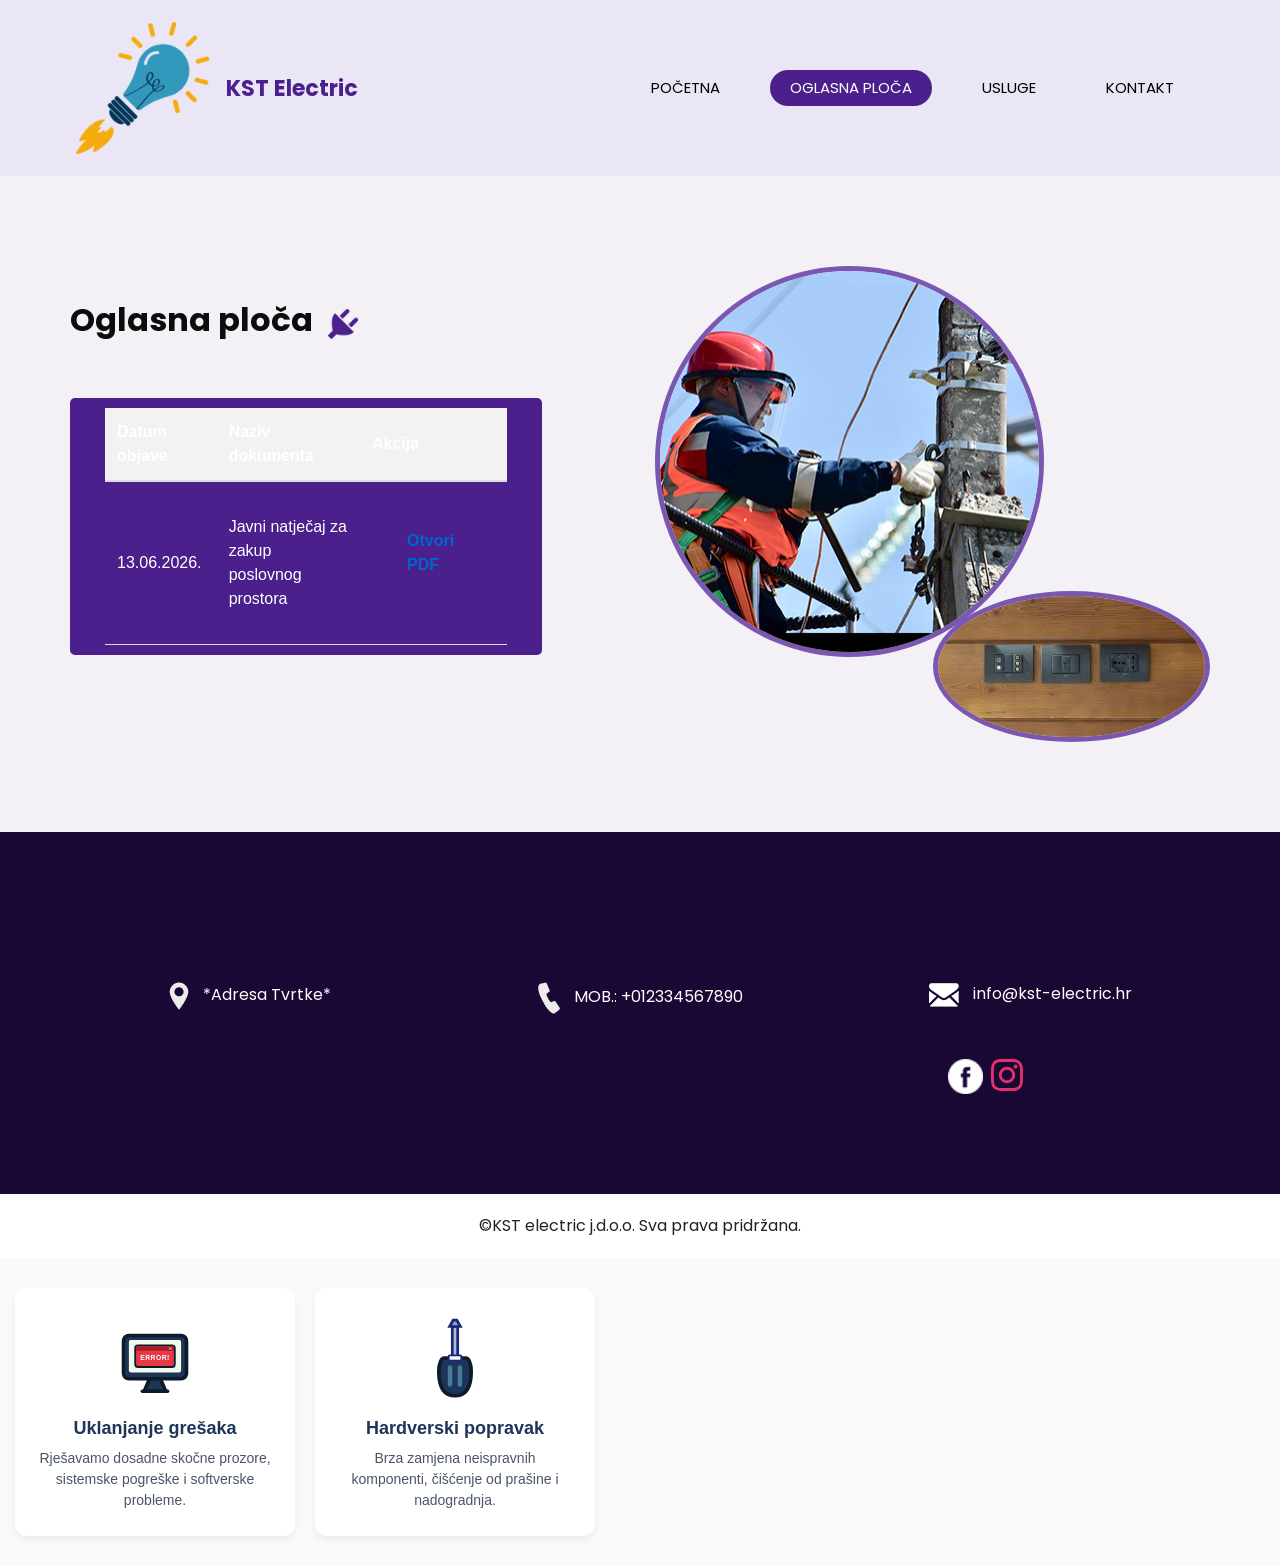
==== about.html @ 233826d2 "Update about.html" ====
<!DOCTYPE html>
<html>

<head>
  <!-- Basic -->
  <meta charset="utf-8" />
  <meta http-equiv="X-UA-Compatible" content="IE=edge" />
  <!-- Mobile Metas -->
  <meta name="viewport" content="width=device-width, initial-scale=1, shrink-to-fit=no" />
  <!-- Site Metas -->
  <meta name="keywords" content="" />
  <meta name="description" content="" />
  <meta name="author" content="kst" />

  <title>KST Electric-Oglasna ploča</title>

  <!-- slider stylesheet -->
  <link rel="stylesheet" type="text/css" href="https://cdnjs.cloudflare.com/ajax/libs/OwlCarousel2/2.1.3/assets/owl.carousel.min.css" />

  <!-- bootstrap core css -->
  <link rel="stylesheet" type="text/css" href="css/bootstrap.css" />

  <!-- fonts style -->
  <link href="https://fonts.googleapis.com/css?family=Poppins:400,600,700&display=swap" rel="stylesheet">
  <!-- Custom styles for this template -->
  <link href="css/style.css" rel="stylesheet" />
  <!-- responsive style -->
  <link href="css/responsive.css" rel="stylesheet" />
</head>

<body class="sub_page">

  <div class="hero_area">
    <!-- header section strats -->
    <header class="header_section">
      <div class="container">
        <nav class="navbar navbar-expand-lg custom_nav-container ">
          <a class="navbar-brand" href="index.html">
            <img src="logo.png" alt="Logo" style="height: 150px; width: auto;">
            <span>
                                                                       KST Electric
            </span>
          </a>
          <button class="navbar-toggler" type="button" data-toggle="collapse" data-target="#navbarSupportedContent" aria-controls="navbarSupportedContent" aria-expanded="false" aria-label="Toggle navigation">
            <span class="s-1"> </span>
            <span class="s-2"> </span>
            <span class="s-3"> </span>
          </button>

          <div class="collapse navbar-collapse" id="navbarSupportedContent">
            <div class="d-flex ml-auto flex-column flex-lg-row align-items-center">
              <ul class="navbar-nav  ">
                <li class="nav-item ">
                  <a class="nav-link" href="index.html">Početna </a>
                </li>
                <li class="nav-item active">
                  <a class="nav-link" href="about.html"> Oglasna ploča</a>
                </li>
                <li class="nav-item">
                  <a class="nav-link" href="service.html">Usluge </a>
                </li>
               
                <li class="nav-item">
                  <a class="nav-link" href="contact.html">Kontakt </a>
                </li>
              </ul>
            </div>
          </div>
        </nav>
      </div>
    </header>
    <!-- end header section -->
  </div>



  <!-- about section -->
  <section class="about_section layout_padding">
    <div class="container">
      <div class="row">
        <div class="col-md-6">
          <div class="detail-box">
            <div class="heading_container">
              <h2>
              Oglasna ploča 
              </h2>
              <img src="images/plug.png" alt="8">
            </div>
            <p>
             
            </p>
            <a href="about.html">
              <!-- Poruka koja se prikazuje samo kada nema aktivnih natječaja -->
<div id="nema-natjecaja" style="display: none; padding: 20px; background-color: #f9f9f9; border: 1px dashed #ccc; text-align: center; font-family: sans-serif; color: #666; font-size: 16px;">
  Trenutno nema aktivnih natječaja i odluka.
</div>

<!-- Tablica s natječajima -->
<table id="tablica-natjecaja" style="width:100%; border-collapse: collapse; font-family: sans-serif; display: none;">
<thead>
  <tr style="background-color: #f2f2f2; text-align: left;">
    <th style="padding: 12px; border-bottom: 2px solid #ddd;">Datum objave</th>
    <th style="padding: 12px; border-bottom: 2px solid #ddd;">Naziv dokumenta</th>
    <th style="padding: 12px; border-bottom: 2px solid #ddd;">Akcija</th>
  </tr>
</thead>
<tbody id="lista-dokumenata">
  <!-- OVDJE DODAJETE ILI BRIŠETE REDOVE (<tr>) -->
  <!-- Ako obrišete sve redove ispod, sustav će sam prikazati poruku da nema natječaja -->
 <tr>
    <td style="padding: 12px; border-bottom: 1px solid #ddd;">13.06.2026.</td>
    <td style="padding: 12px; border-bottom: 1px solid #ddd;">Javni natječaj za zakup poslovnog prostora</td>
    <td style="padding: 12px; border-bottom: 1px solid #ddd;">
      <a href="dokumenti/natjecaj-zakup.pdf" target="_blank" style="color: #0066cc; text-decoration: none; font-weight: bold;">Otvori PDF</a>
    </td>
  </tr>
 
  <!-- Kraj redova -->
</tbody>
</table>

<!-- JavaScript koji automatski provjerava ima li aktivnih natječaja -->
<script>
function provjeriNatjecee() {
  var lista = document.getElementById("lista-dokumenata");
  var tablica = document.getElementById("tablica-natjecaja");
  var poruka = document.getElementById("nema-natjecaja");
  
  // Brojimo koliko ima redova (tr) unutar tbody-ja
  var brojRedova = lista.getElementsByTagName("tr").length;
  
  if (brojRedova > 0) {
    tablica.style.display = "table"; // Prikaži tablicu ako ima natječaja
    poruka.style.display = "none";   // Sakrij poruku
  } else {
    tablica.style.display = "none";  // Sakrij tablicu ako je prazna
    poruka.style.display = "block";  // Prikaži poruku da nema natječaja
  }
}

// Pokreni provjeru odmah čim se stranica učita
window.onload = provjeriNatjecee;
</script>

            </a>
            </a>
          </div>
        </div>
        <div class="col-md-6">
          <div class="img_container">
            <div class="img-box b1">
              <img src="images/about-img1.jpg" alt="" />
            </div>
            <div class="img-box b2">
              <img src="images.jfif" alt="" />
            </div>
          </div>

        </div>

      </div>
    </div>
  </section>

  <!-- end about section -->

  <!-- info section -->

  <section class="info_section layout_padding">
    <div class="container">
      <div class="info_contact">
        <div class="row">
          <div class="col-md-4">
            <a href="">
              <img src="images/location-white.png" alt="">
              <span>
               *Adresa Tvrtke*
              </span>
            </a>
          </div>
          <div class="col-md-4">
            <a href="">
              <img src="images/telephone-white.png" alt="">
              <span>
                MOB.: +012334567890
              </span>
            </a>
          </div>
          <div class="col-md-4">
            <a href="">
              <img src="images/envelope-white.png" alt="">
              <span>
              info@kst-electric.hr
              </span>
            </a>
          </div>
        </div>
      </div>
      <div class="row">
        <div class="col-md-8 col-lg-9">
          <div class="info_form">
           
          </div>
        </div>
        <div class="col-md-4 col-lg-3">
          <div class="info_social">
            <div>
              <a href="">
                <img src="images/fb.png" alt="">
              </a>
            </div>
            
             
            <div>
              <a href="https://www.instagram.com/kst.electric/?utm_source=ig_web_button_share_sheet" target="_blank" rel="noopener noreferrer" style="display: inline-block; width: 32px; height: 32px;">
                <svg viewBox="0 0 24 24" fill="#E1306C" xmlns="http://w3.org">
                    <path d="M12 2.163c3.204 0 3.584.012 4.85.07 3.252.148 4.771 1.691 4.919 4.919.058 1.265.069 1.645.069 4.849 0 3.205-.012 3.584-.069 4.849-.149 3.225-1.664 4.771-4.919 4.919-1.266.058-1.644.07-4.85.07-3.204 0-3.584-.012-4.849-.07-3.26-.149-4.771-1.699-4.919-4.92-.058-1.265-.07-1.644-.07-4.849 0-3.204.013-3.583.07-4.849.149-3.227 1.664-4.771 4.919-4.919 1.266-.057 1.645-.069 4.849-.069zM12 0C8.741 0 8.333.014 7.053.072 2.695.272.273 2.69.073 7.051.014 8.333 0 8.741 0 12c0 3.259.014 3.668.072 4.948.2 4.358 2.618 6.78 6.98 6.98 1.281.058 1.689.072 4.948.072 3.259 0 3.668-.014 4.948-.072 4.354-.2 6.782-2.618 6.979-6.98.059-1.28.073-1.689.073-4.948 0-3.259-.014-3.667-.072-4.947-.196-4.354-2.617-6.78-6.979-6.98C15.668.014 15.259 0 12 0zm0 5.838a6.162 6.162 0 1 0 0 12.324 6.162 6.162 0 0 0 0-12.324zM12 16a4 4 0 1 1 0-8 4 4 0 0 1 0 8zm6.406-11.845a1.44 1.44 0 1 0 0 2.881 1.44 1.44 0 0 0 0-2.881z"/>
                </svg>
              </a>
            </div>
          </div>
        </div>
      </div>

    </div>
  </section>

  <!-- end info section -->

  <!-- footer section -->
  <footer class="container-fluid footer_section">
    <div class="container">
      <div class="row">
        <div class="col-lg-7 col-md-9 mx-auto">
          <p>
            &copy;KST electric j.d.o.o.
            <a href="">Sva prava pridržana.</a>
          </p>
        </div>
      </div>
    </div>
  </footer>
  <!-- footer section -->

  <!-- CSS stilovi za prisilnu jednu liniju i skrolanje -->
<style>
  .jedna-linija-kontejner {
    display: flex; 
    flex-wrap: nowrap; /* Prisiljava sve u jedan red */
    overflow-x: auto;  /* Omogućuje skrolanje lijevo-desno na mobitelu */
    -webkit-overflow-scrolling: touch; /* Glatko skrolanje na iPhoneu */
    gap: 20px; 
    font-family: 'Segoe UI', Tahoma, Geneva, Verdana, sans-serif; 
    padding: 30px 15px;
    background-color: #f8f9fa;
    scroll-snap-type: x mandatory; /* Magnetni efekt pri skrolanju */
  }
  
  /* Sakriva ružnu traku za skrolanje na računalima da izgleda čišće */
  .jedna-linija-kontejner::-webkit-scrollbar {
    height: 6px;
  }
  .jedna-linija-kontejner::-webkit-scrollbar-thumb {
    background: #cbd5e1;
    border-radius: 10px;
  }
  
  .linija-kartica {
    flex: 0 0 280px; /* Ne dopušta karticama da se skupe, drži ih na 280px */
    scroll-snap-align: start;
    text-align: center; 
    background: #ffffff; 
    padding: 25px 20px; 
    border-radius: 12px;
    box-shadow: 0 4px 6px rgba(0,0,0,0.05);
    transition: transform 0.2s ease;
  }

  .linija-kartica:hover {
    transform: translateY(-4px);
  }

  .linija-ikona {
    display: block; 
    margin: 0 auto 15px auto;
    width: 90px;
    height: 90px;
  }
</style>

<!-- HTML struktura - sve ostaje u jednom redu -->
<div class="jedna-linija-kontejner">

    <!-- 1. KARTICA -->
    <div class="linija-kartica">
        <svg class="linija-ikona" viewBox="0 0 100 100" xmlns="http://w3.org">
            <rect x="15" y="25" width="70" height="48" rx="6" fill="#1D3557" stroke="#0D1B2A" stroke-width="4"/>
            <rect x="21" y="30" width="58" height="36" rx="2" fill="#F1FAEE"/>
            <rect x="28" y="36" width="44" height="24" rx="3" fill="#E63946" stroke="#0D1B2A" stroke-width="2"/>
            <rect x="29" y="37" width="42" height="5" fill="#A81D26"/>
            <line x1="66" y1="38.5" x2="68" y2="40.5" stroke="#FFFFFF" stroke-width="1"/>
            <line x1="68" y1="38.5" x2="66" y2="40.5" stroke="#FFFFFF" stroke-width="1"/>
            <text x="50" y="52" fill="#FFFFFF" font-family="sans-serif" font-weight="900" font-size="7.5" text-anchor="middle" letter-spacing="0.5">ERROR!</text>
            <path d="M 44 73 L 38 87 L 62 87 L 56 73 Z" fill="#1D3557" stroke="#0D1B2A" stroke-width="4" stroke-linejoin="round"/>
            <rect x="34" y="85" width="32" height="4" rx="2" fill="#0D1B2A"/>
        </svg>
        <h3 style="color: #1D3557; margin: 0 0 8px 0; font-size: 18px; font-weight: 700;">Uklanjanje grešaka</h3>
        <p style="color: #4A5568; margin: 0; font-size: 14px; line-height: 1.5;">Rješavamo dosadne skočne prozore, sistemske pogreške i softverske probleme.</p>
    </div>

    <!-- 2. KARTICA -->
    <div class="linija-kartica">
        <svg class="linija-ikona" viewBox="0 0 100 100" xmlns="http://w3.org">
            <rect x="47" y="15" width="6" height="40" fill="#B0BEC5" rx="2" stroke="#1A237E" stroke-width="3"/>
            <path d="M 44 15 L 56 15 L 52 8 L 48 8 Z" fill="#90A4AE" stroke="#1A237E" stroke-width="3"/>
            <path d="M 38 50 C 35 50, 32 55, 32 65 C 32 85, 40 92, 50 92 C 60 92, 68 85, 68 65 C 68 55, 65 50, 62 50 Z" fill="#1D3557" stroke="#0D1B2A" stroke-width="4"/>
            <rect x="42" y="58" width="5" height="24" fill="#457B9D" rx="2.5"/>
            <rect x="53" y="58" width="5" height="24" fill="#457B9D" rx="2.5"/>
            <rect x="43" y="47" width="14" height="6" fill="#F1FAEE" rx="1" stroke="#1A237E" stroke-width="2"/>
        </svg>
        <h3 style="color: #1D3557; margin: 0 0 8px 0; font-size: 18px; font-weight: 700;">Hardverski popravak</h3>
        <p style="color: #4A5568; margin: 0; font-size: 14px; line-height: 1.5;">Brza zamjena neispravnih komponenti, čišćenje od prašine i nadogradnja.</p>
    </div>

</div>


  <script src="js/jquery-3.4.1.min.js"></script>
  <script src="js/bootstrap.js"></script>

</body>

</html>
---- css/style.css ----
body {
  font-family: "Poppins", sans-serif;
  color: #0c0c0c;
  background-color: #ffffff;
}

.layout_padding {
  padding-top: 90px;
  padding-bottom: 90px;
}

.layout_padding2 {
  padding-top: 45px;
  padding-bottom: 45px;
}

.layout_padding2-top {
  padding-top: 45px;
}

.layout_padding2-bottom {
  padding-bottom: 45px;
}

.layout_padding-top {
  padding-top: 90px;
}

.layout_padding-bottom {
  padding-bottom: 90px;
}

.heading_container {
  display: -webkit-box;
  display: -ms-flexbox;
  display: flex;
  -webkit-box-pack: start;
      -ms-flex-pack: start;
          justify-content: flex-start;
  -webkit-box-align: center;
      -ms-flex-align: center;
          align-items: center;
  text-align: center;
}

.heading_container h2 {
  position: relative;
  font-weight: bold;
  margin-right: 15px;
}

h1, .glavni-naslov {
  font-size: 24px !important;       /* Smanjuje veličinu slova na mobitelu */
  word-break: break-word !important; /* Prisilno prelama riječ ako je predugačka */
  overflow-wrap: break-word !important;
  max-width: 100% !important;
  box-sizing: border-box !important;
  padding: 0 15px !important;       /* Daje disanje tekstu s lijeve i desne strane */
}


.heading_container img {
  width: 30px;
}

/*header section*/
.hero_area {
  height: 98vh;
  position: relative;
  display: -webkit-box;
  display: -ms-flexbox;
  display: flex;
  -webkit-box-orient: vertical;
  -webkit-box-direction: normal;
      -ms-flex-direction: column;
          flex-direction: column;
  background-color: #eae6f5;
}

.sub_page .hero_area {
  height: auto;
}

.header_section .container {
  padding: 0;
}

.header_section .nav_container {
  margin: 0 auto;
}

.custom_nav-container .navbar-nav .nav-item .nav-link {
  padding: 7px 20px;
  margin: 10px 15px;
  color: #000000;
  text-align: center;
  border-radius: 35px;
  text-transform: uppercase;
  font-size: 15px;
}

.custom_nav-container .navbar-nav .nav-item.active .nav-link, .custom_nav-container .navbar-nav .nav-item:hover .nav-link {
  background-color: #4b208c;
  color: #ffffff;
}

a,
a:hover,
a:focus {
  text-decoration: none;
}

a:hover,
a:focus {
  color: initial;
}

.btn,
.btn:focus {
  outline: none !important;
  -webkit-box-shadow: none;
          box-shadow: none;
}

.custom_nav-container .nav_search-btn {
  background-image: url(../images/search-icon.png);
  background-size: 22px;
  background-repeat: no-repeat;
  background-position-y: 7px;
  width: 35px;
  height: 35px;
  padding: 0;
  border: none;
}

.navbar-brand {
  display: -webkit-box;
  display: -ms-flexbox;
  display: flex;
  -webkit-box-align: center;
      -ms-flex-align: center;
          align-items: center;
}

.navbar-brand img {
  margin-right: 5px;
  width: 35px;
}

.navbar-brand span {
  font-size: 22px;
  font-weight: 700;
  color: #4b208c;
}

.custom_nav-container {
  z-index: 99999;
}

.navbar-expand-lg .navbar-collapse {
  -webkit-box-align: end;
      -ms-flex-align: end;
          align-items: flex-end;
}

.custom_nav-container .navbar-toggler {
  outline: none;
}

.custom_nav-container .navbar-toggler {
  padding: 0;
  width: 37px;
  height: 42px;
}

.custom_nav-container .navbar-toggler span {
  display: block;
  width: 35px;
  height: 4px;
  background-color: #190734;
  margin: 7px 0;
  -webkit-transition: all .3s;
  transition: all .3s;
}

.custom_nav-container .navbar-toggler[aria-expanded="true"] .s-1 {
  -webkit-transform: rotate(45deg);
          transform: rotate(45deg);
  margin: 0;
  margin-bottom: -4px;
}

.custom_nav-container .navbar-toggler[aria-expanded="true"] .s-2 {
  display: none;
}

.custom_nav-container .navbar-toggler[aria-expanded="true"] .s-3 {
  -webkit-transform: rotate(-45deg);
          transform: rotate(-45deg);
  margin: 0;
  margin-top: -4px;
}

.custom_nav-container .navbar-toggler[aria-expanded="false"] .s-1,
.custom_nav-container .navbar-toggler[aria-expanded="false"] .s-2,
.custom_nav-container .navbar-toggler[aria-expanded="false"] .s-3 {
  -webkit-transform: none;
          transform: none;
}

/*end header section*/
/* slider section */
.slider_section {
  -webkit-box-flex: 1;
      -ms-flex: 1;
          flex: 1;
  display: -webkit-box;
  display: -ms-flexbox;
  display: flex;
  -webkit-box-align: center;
      -ms-flex-align: center;
          align-items: center;
  position: relative;
  z-index: 2;
  color: #3b3a3a;
  padding-bottom: 90px;
}

.slider_section .row {
  -webkit-box-align: center;
      -ms-flex-align: center;
          align-items: center;
}

.slider_section .detail_box {
  color: #000000;
}

.slider_section .detail_box h1 {
  text-transform: uppercase;
  font-weight: bold;
}

.slider_section .detail_box p {
  margin-top: 20px;
}

.slider_section .detail_box a {
  display: inline-block;
  padding: 10px 40px;
  background-color: #4b208c;
  color: #ffffff;
  border-radius: 35px;
  margin-top: 35px;
}

.slider_section .detail_box a:hover {
  background-color: #5625a1;
}

.slider_section .img_container {
  border: 7px solid #7b57b2;
  border-radius: 100%;
  overflow: hidden;
}

.slider_section .img_container div#carouselExampleContarols {
  width: 100%;
  position: unset;
}

.slider_section .img_container .img-box img {
  width: 100%;
}

.slider_section .carousel-control-prev,
.slider_section .carousel-control-next {
  top: initial;
  left: initial;
  bottom: 5%;
  right: 10%;
  width: 45px;
  height: 45px;
  border: none;
  border-radius: 100%;
  opacity: 1;
  background-repeat: no-repeat;
  background-size: 8px;
  background-position: center;
}

.slider_section .carousel-control-prev {
  background-image: url(../images/prev.png);
  background-color: #ffffff;
  -webkit-transform: translate(-85px, 30px);
          transform: translate(-85px, 30px);
}

.slider_section .carousel-control-next {
  background-image: url(../images/next.png);
  background-color: #4b208c;
  -webkit-transform: translate(-45px, 0);
          transform: translate(-45px, 0);
}

.service_section {
  text-align: center;
}

.service_section .heading_container {
  -webkit-box-pack: center;
      -ms-flex-pack: center;
          justify-content: center;
}

.service_section .service_container {
  display: -webkit-box;
  display: -ms-flexbox;
  display: flex;
  -webkit-box-pack: center;
      -ms-flex-pack: center;
          justify-content: center;
  padding: 35px 0;
  -ms-flex-wrap: wrap;
      flex-wrap: wrap;
}

.service_section .service_container .box {
  margin: 25px 1%;
  -ms-flex-preferred-size: 31%;
      flex-basis: 31%;
  padding: 35px 25px 25px;
  border-radius: 15px;
  -webkit-box-shadow: 0 0 10px 0 rgba(0, 0, 0, 0.15);
          box-shadow: 0 0 10px 0 rgba(0, 0, 0, 0.15);
  border-top: 15px solid transparent;
  overflow: hidden;
  -webkit-transition: all .1s;
  transition: all .1s;
}

.service_section .service_container .box .img-box {
  display: -webkit-box;
  display: -ms-flexbox;
  display: flex;
  -webkit-box-pack: center;
      -ms-flex-pack: center;
          justify-content: center;
  -webkit-box-align: center;
      -ms-flex-align: center;
          align-items: center;
  height: 125px;
}

.service_section .service_container .box .img-box img {
  width: 90px;
}

.service_section .service_container .box .detail-box {
  margin-top: 25px;
}

.service_section .service_container .box .detail-box h5 {
  color: #2e0e5f;
  font-weight: 600;
  position: relative;
}

.service_section .service_container .box:hover, .service_section .service_container .box.active {
  border-top: 15px solid #512a97;
}

.service_section .btn-box {
  display: -webkit-box;
  display: -ms-flexbox;
  display: flex;
  -webkit-box-pack: center;
      -ms-flex-pack: center;
          justify-content: center;
  margin-top: 25px;
}

.service_section .btn-box a {
  display: inline-block;
  padding: 10px 35px;
  background-color: #4b208c;
  color: #ffffff;
  border-radius: 35px;
}

.service_section .btn-box a:hover {
  background-color: #5625a1;
}

.about_section {
  background-color: #f3f0f6;
}

.about_section .row {
  -webkit-box-align: center;
      -ms-flex-align: center;
          align-items: center;
}

.about_section .img_container {
  display: -webkit-box;
  display: -ms-flexbox;
  display: flex;
  -webkit-box-orient: vertical;
  -webkit-box-direction: normal;
      -ms-flex-direction: column;
          flex-direction: column;
}

.about_section .img_container .img-box {
  border: 5px solid #7b57b2;
  border-radius: 100%;
  overflow: hidden;
}

.about_section .img_container .img-box.b1 {
  width: 70%;
}

.about_section .img_container .img-box.b2 {
  width: 50%;
  margin-left: auto;
  margin-top: -12%;
}

.about_section .img_container .img-box img {
  width: 100%;
}

.about_section .detail-box {
  margin-right: 15%;
}

.about_section .detail-box p {
  margin-top: 25px;
}

.about_section .detail-box a {
  display: inline-block;
  padding: 10px 35px;
  background-color: #4b208c;
  color: #ffffff;
  border-radius: 5px;
  margin: 25px 0 45px 0;
}

.about_section .detail-box a:hover {
  background-color: #5625a1;
}

.blog_section .heading_container {
  -webkit-box-pack: center;
      -ms-flex-pack: center;
          justify-content: center;
}

.blog_section .heading_container h2::before {
  background-color: #ffffff;
}

.blog_section .box {
  margin-top: 55px;
  background-color: #ffffff;
  -webkit-box-shadow: 0 0 10px 0 rgba(0, 0, 0, 0.15);
          box-shadow: 0 0 10px 0 rgba(0, 0, 0, 0.15);
}

.blog_section .box .img-box {
  position: relative;
}

.blog_section .box .img-box img {
  width: 100%;
}

.blog_section .box .detail-box {
  padding: 25px 25px 15px;
}

.blog_section .box .detail-box h5 {
  font-weight: bold;
}

.contact_section {
  position: relative;
}

.contact_section form {
  margin-top: 45px;
  padding-right: 35px;
}

.contact_section input {
  width: 100%;
  border: none;
  height: 50px;
  margin-bottom: 25px;
  padding-left: 25px;
  background-color: transparent;
  outline: none;
  color: #101010;
  -webkit-box-shadow: 0px 2px 5px 0px rgba(0, 0, 0, 0.16);
  box-shadow: 0px 2px 5px 0px rgba(0, 0, 0, 0.16);
}

.contact_section input::-webkit-input-placeholder {
  color: #737272;
}

.contact_section input:-ms-input-placeholder {
  color: #737272;
}

.contact_section input::-ms-input-placeholder {
  color: #737272;
}

.contact_section input::placeholder {
  color: #737272;
}

.contact_section input.message-box {
  height: 120px;
}

.contact_section button {
  border: none;
  display: inline-block;
  padding: 12px 45px;
  background-color: #4b208c;
  color: #ffffff;
  border-radius: 0px;
  margin-top: 35px;
}

.contact_section button:hover {
  background-color: #5625a1;
}

.contact_section .map_container {
  height: 100%;
  min-height: 325px;
}

.contact_section .map_container .map-responsive {
  height: 100%;
}

.footer_bg {
  background-image: url(../images/footer-bg.png);
  background-size: cover;
  background-position: top;
}

/* info section */
.info_section {
  background-color: #190734;
  color: #ffffff;
}

.info_section h6 {
  font-weight: bold;
}

.info_section .info_contact {
  margin-top: 60px;
  margin-bottom: 45px;
}

.info_section .info_contact .col-md-4 {
  display: -webkit-box;
  display: -ms-flexbox;
  display: flex;
  -webkit-box-pack: center;
      -ms-flex-pack: center;
          justify-content: center;
}

.info_section .info_contact a {
  color: #ffffff;
}

.info_section .info_contact img {
  max-width: 100%;
  margin-right: 10px;
}

.info_section .info_form {
  margin: 0 auto;
  margin-bottom: 45px;
}

.info_section .info_form h4 {
  text-transform: uppercase;
  text-align: center;
  margin-bottom: 20px;
}

.info_section .info_form form {
  display: -webkit-box;
  display: -ms-flexbox;
  display: flex;
  -webkit-box-align: center;
      -ms-flex-align: center;
          align-items: center;
}

.info_section .info_form form input {
  background-color: #ffffff;
  border: none;
  -webkit-box-flex: 2.5;
      -ms-flex: 2.5;
          flex: 2.5;
  outline: none;
  color: #000000;
  min-height: 42.4px;
  padding-left: 15px;
}

.info_section .info_form form input ::-webkit-input-placeholder {
  color: #ffffff;
  opacity: 0.2;
}

.info_section .info_form form input :-ms-input-placeholder {
  color: #ffffff;
  opacity: 0.2;
}

.info_section .info_form form input ::-ms-input-placeholder {
  color: #ffffff;
  opacity: 0.2;
}

.info_section .info_form form input ::placeholder {
  color: #ffffff;
  opacity: 0.2;
}

.info_section .info_form form button {
  -webkit-box-flex: 1;
      -ms-flex: 1;
          flex: 1;
  border: none;
  display: inline-block;
  padding: 10px 30px;
  background-color: #4b208c;
  color: #ffffff;
  border-radius: 0;
  font-size: 15px;
  text-transform: uppercase;
}

.info_section .info_form form button:hover {
  background-color: #5625a1;
}

.info_section .box {
  display: -webkit-box;
  display: -ms-flexbox;
  display: flex;
}

.info_section .info_social {
  display: -webkit-box;
  display: -ms-flexbox;
  display: flex;
}

.info_section .info_social img {
  width: 35px;
  margin-right: 8px;
}

/* end info section */
/* footer section*/
.footer_section {
  display: -webkit-box;
  display: -ms-flexbox;
  display: flex;
  -webkit-box-pack: center;
      -ms-flex-pack: center;
          justify-content: center;
  position: relative;
}

.footer_section p {
  color: #222222;
  margin: 0 auto;
  text-align: center;
  padding: 20px;
}

.footer_section p a {
  color: #222222;
}
/*# sourceMappingURL=style.css.map */
---- css/responsive.css ----
@media (max-width: 1120px) {}

@media (max-width: 992px) {

  .hero_area {
    height: auto;
  }

  .header_section {
    padding-top: 10px;
  }

  #navbarSupportedContent {
    margin-top: 25px;
  }

  .slider_section {

    padding-top: 75px;
    padding-bottom: 150px;

  }

  .about_section .img-box {
    margin: 0 5%;
  }

  .about_section .detail-box {
    margin-right: 5%;
  }

  .service_section .service_container .box {
    -ms-flex-preferred-size: 48%;
    flex-basis: 48%;
  }

  .about_section .img_container .img-box.b2 {
    margin-top: -5%;
  }

}

@media (max-width: 768px) {


  .slider_section .detail_box {
    text-align: center;
  }

  .slider_section .img_content {
    margin-top: 55px;
  }

  .contact_section .map_container {
    margin-top: 45px;
  }

  .info_section .info_contact a {
    margin-bottom: 15px;
  }

  .info_section .info_social {
    justify-content: center;
  }

  .service_section .service_container .box {
    flex-basis: 98%;
  }

  .contact_section form {
    padding-right: 0;
  }

  .info_section .info_contact a {
    text-align: center;
  }
}

@media (max-width: 576px) {
  .about_section .img_container .img-box.b1 {
    width: 80%;
  }

  .about_section .img_container .img-box.b2 {
    width: 55%;
  }

  .info_section .info_form form {
    flex-direction: column;
  }

  .info_section .info_form form input {
    width: 100%;
  }

  .info_section .info_form form button {
    margin-top: 15px;
    padding: 10px 40px;
  }
}

@media (max-width: 480px) {}

@media (max-width: 420px) {

  .slider_section .carousel-control-prev,
  .slider_section .carousel-control-next {
    right: 0;
  }
}

@media (max-width: 360px) {}

@media (min-width: 1200px) {
  .container {
    max-width: 1170px;
  }
}
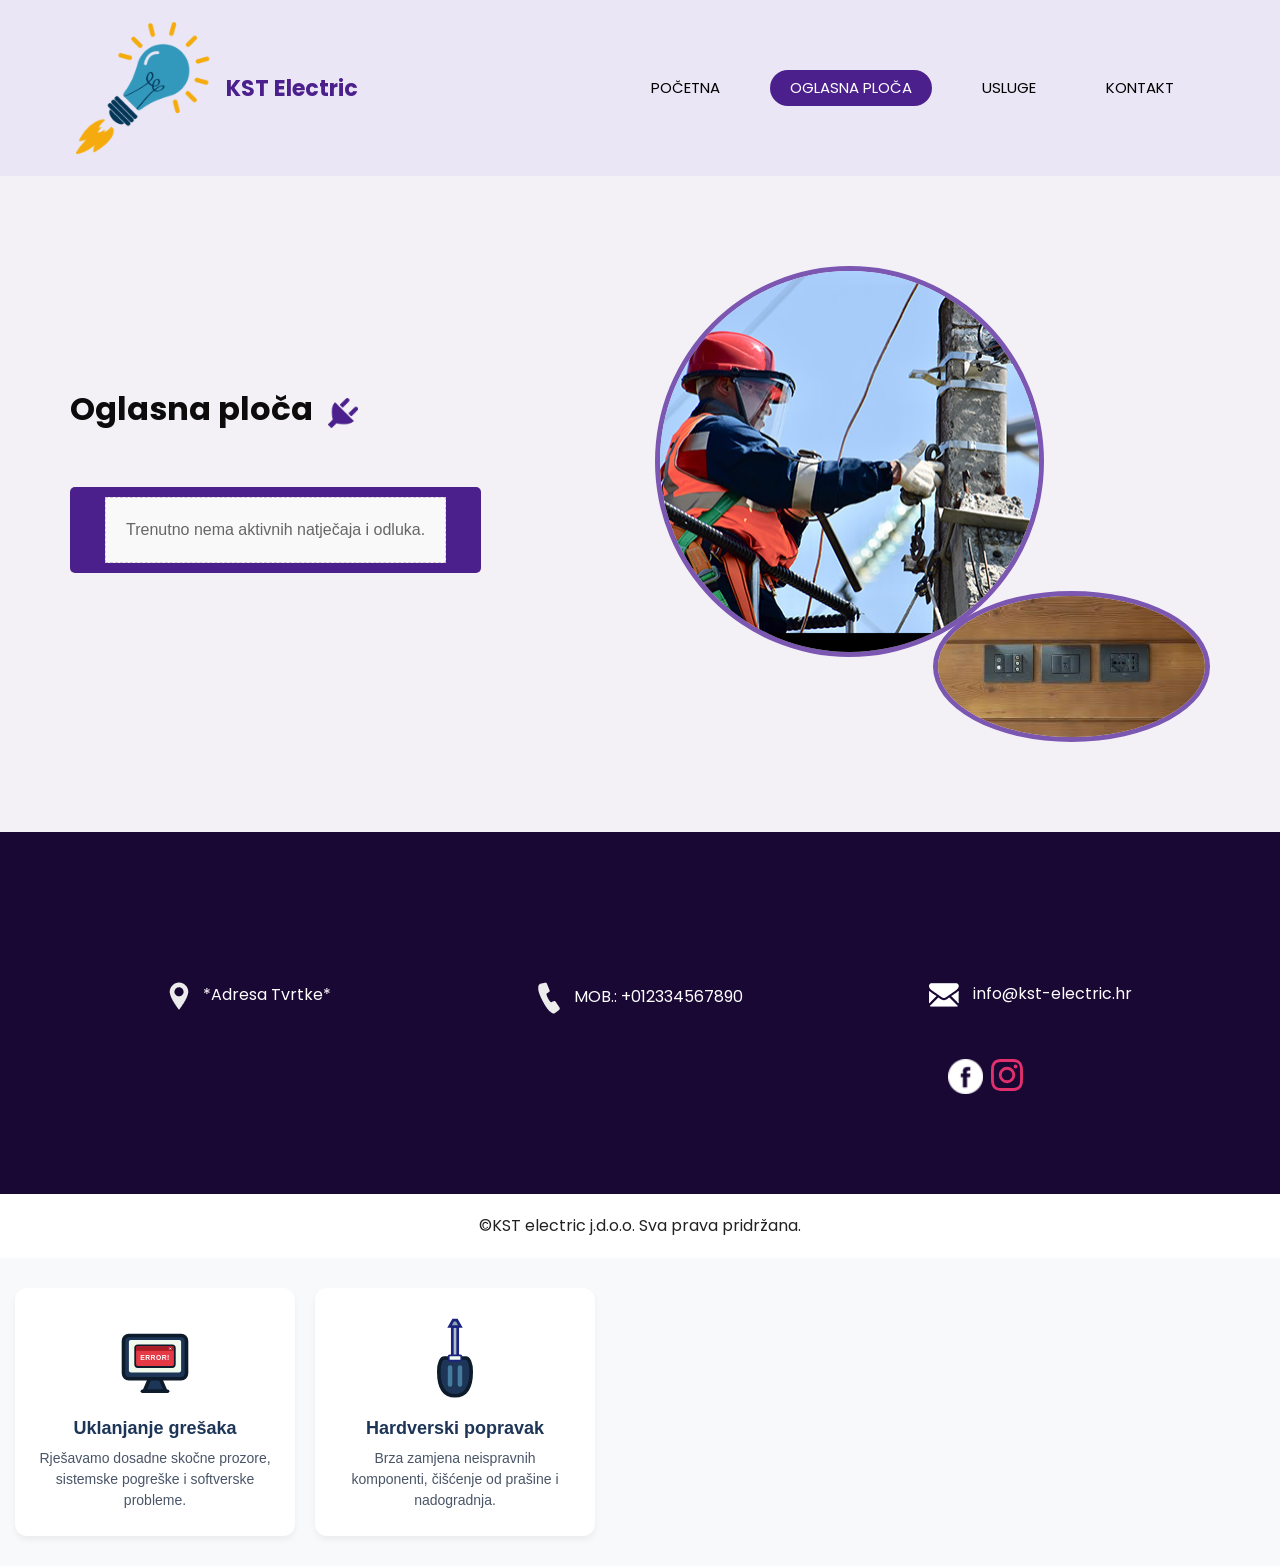
==== commit 36ef0ea6: "Update about.html" ====
--- a/about.html
+++ b/about.html
@@ -107,13 +107,7 @@
 <tbody id="lista-dokumenata">
   <!-- OVDJE DODAJETE ILI BRIŠETE REDOVE (<tr>) -->
   <!-- Ako obrišete sve redove ispod, sustav će sam prikazati poruku da nema natječaja -->
- <tr>
-    <td style="padding: 12px; border-bottom: 1px solid #ddd;">13.06.2026.</td>
-    <td style="padding: 12px; border-bottom: 1px solid #ddd;">Javni natječaj za zakup poslovnog prostora</td>
-    <td style="padding: 12px; border-bottom: 1px solid #ddd;">
-      <a href="dokumenti/natjecaj-zakup.pdf" target="_blank" style="color: #0066cc; text-decoration: none; font-weight: bold;">Otvori PDF</a>
-    </td>
-  </tr>
+ 
  
   <!-- Kraj redova -->
 </tbody>
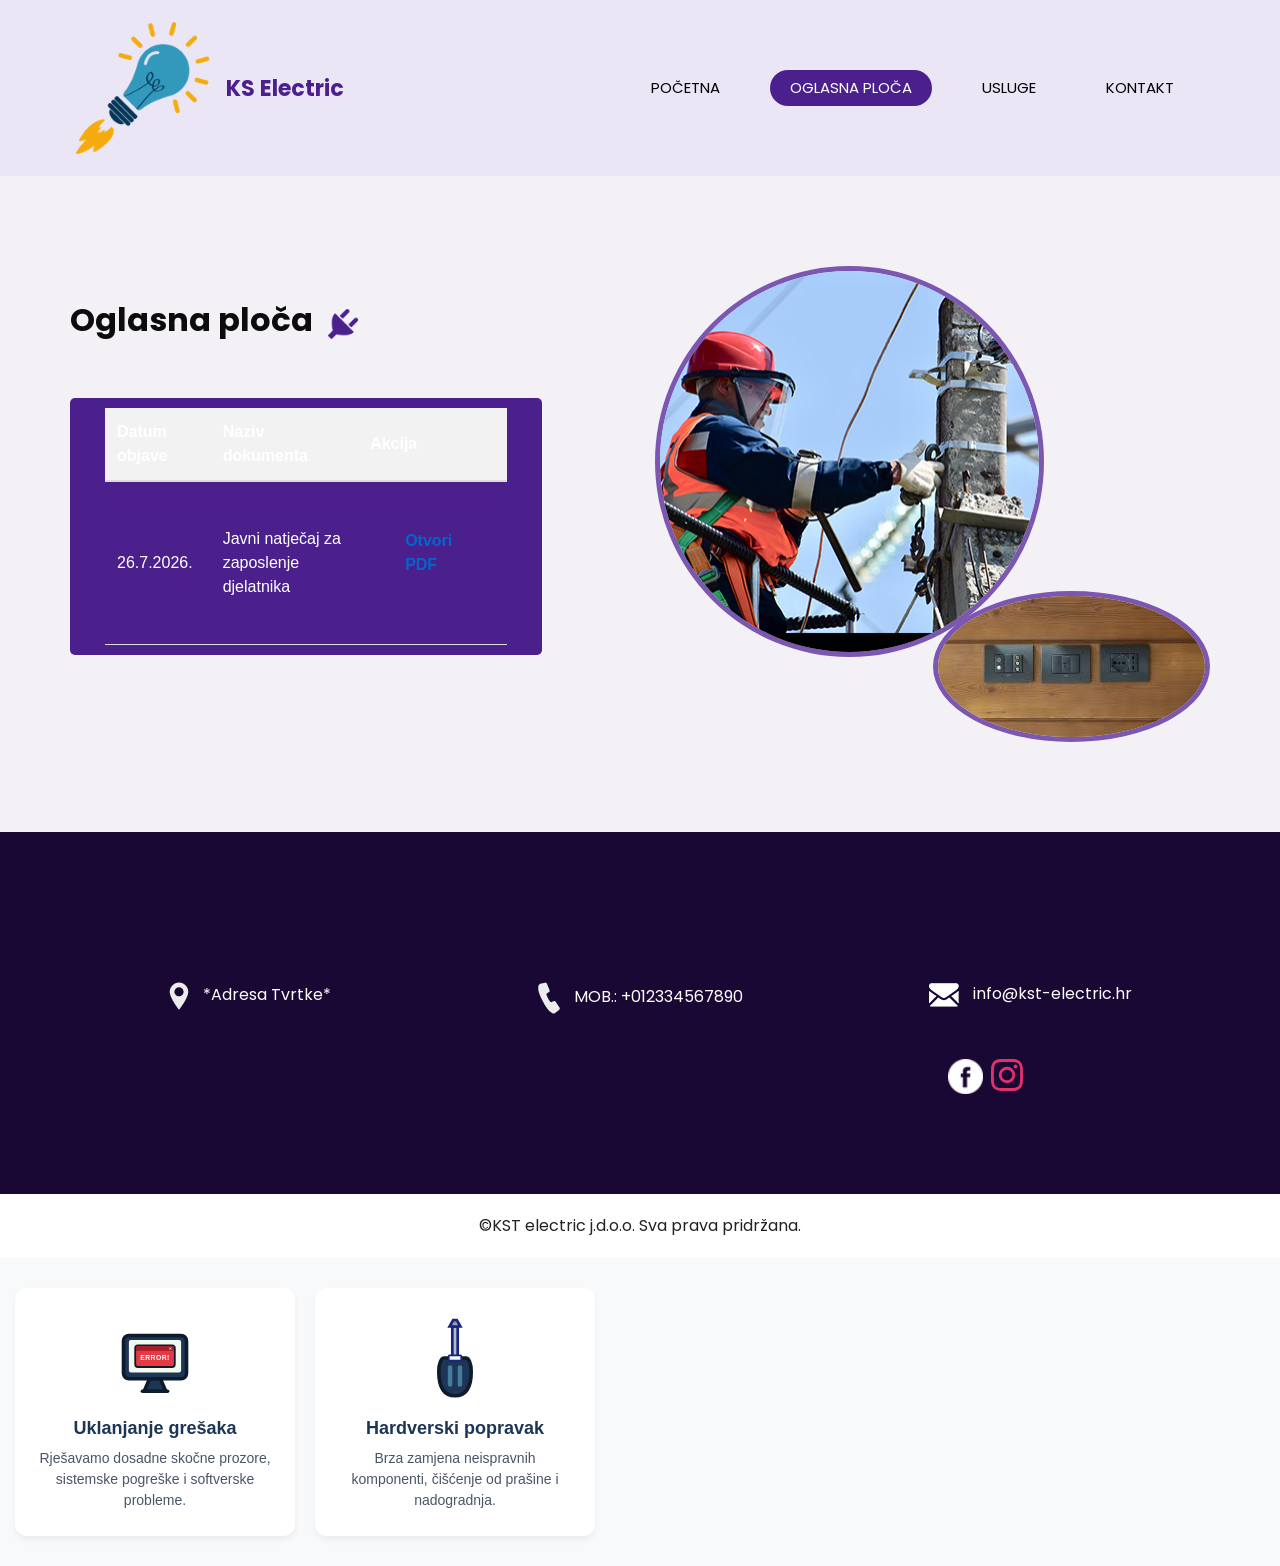
==== commit 89803ee2: "Update about.html" ====
--- a/about.html
+++ b/about.html
@@ -12,7 +12,7 @@
   <meta name="description" content="" />
   <meta name="author" content="kst" />
 
-  <title>KST Electric-Oglasna ploča</title>
+  <title>KS Electric-Oglasna ploča</title>
 
   <!-- slider stylesheet -->
   <link rel="stylesheet" type="text/css" href="https://cdnjs.cloudflare.com/ajax/libs/OwlCarousel2/2.1.3/assets/owl.carousel.min.css" />
@@ -38,7 +38,7 @@
           <a class="navbar-brand" href="index.html">
             <img src="logo.png" alt="Logo" style="height: 150px; width: auto;">
             <span>
-                                                                       KST Electric
+                                                                       KS Electric
             </span>
           </a>
           <button class="navbar-toggler" type="button" data-toggle="collapse" data-target="#navbarSupportedContent" aria-controls="navbarSupportedContent" aria-expanded="false" aria-label="Toggle navigation">
@@ -107,7 +107,13 @@
 <tbody id="lista-dokumenata">
   <!-- OVDJE DODAJETE ILI BRIŠETE REDOVE (<tr>) -->
   <!-- Ako obrišete sve redove ispod, sustav će sam prikazati poruku da nema natječaja -->
- 
+ <tr>
+    <td style="padding: 12px; border-bottom: 1px solid #ddd;">26.7.2026.</td>
+    <td style="padding: 12px; border-bottom: 1px solid #ddd;">Javni natječaj za zaposlenje djelatnika</td>
+    <td style="padding: 12px; border-bottom: 1px solid #ddd;">
+      <a href="dokumenti/primjer natječaja.pdf" target="_blank" style="color: #0066cc; text-decoration: none; font-weight: bold;">Otvori PDF</a>
+    </td>
+  </tr>
  
   <!-- Kraj redova -->
 </tbody>
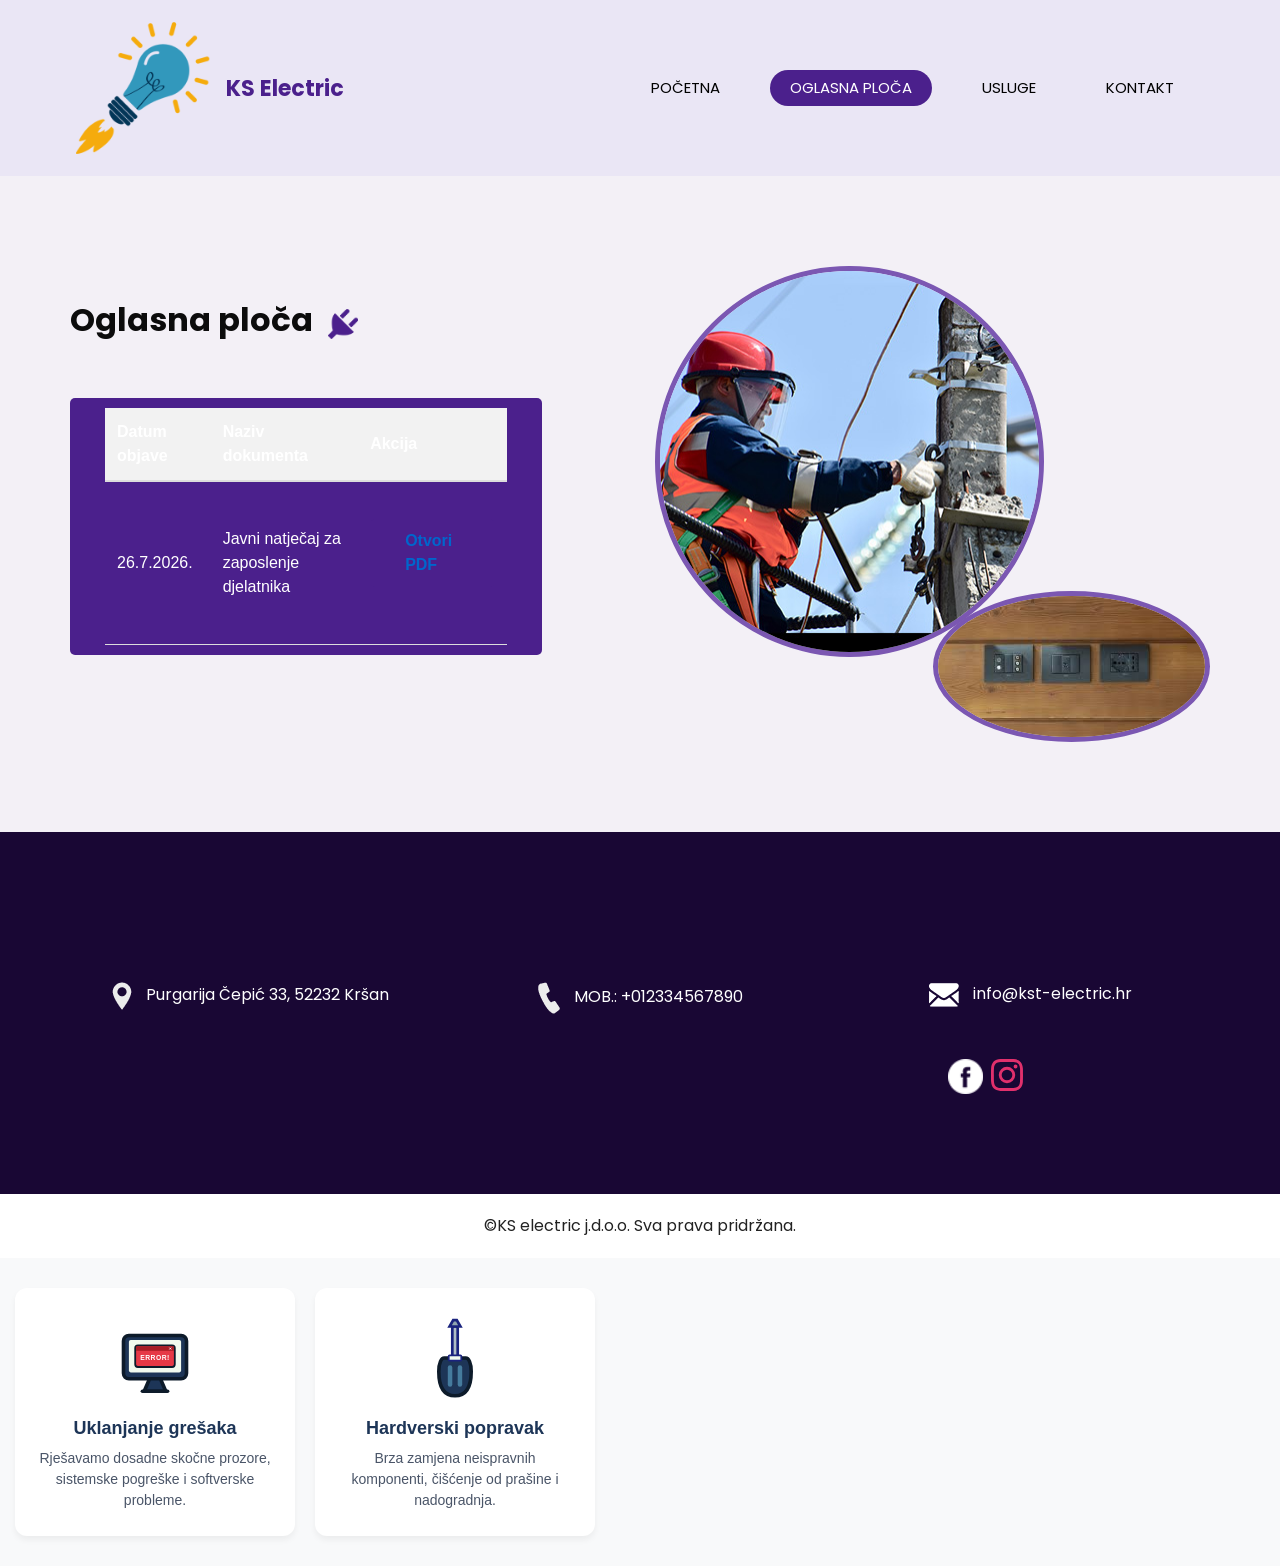
==== commit 8f9501e5: "Update about.html" ====
--- a/about.html
+++ b/about.html
@@ -174,7 +174,7 @@
             <a href="">
               <img src="images/location-white.png" alt="">
               <span>
-               *Adresa Tvrtke*
+             Purgarija Čepić 33, 52232 Kršan
               </span>
             </a>
           </div>
@@ -233,7 +233,7 @@
       <div class="row">
         <div class="col-lg-7 col-md-9 mx-auto">
           <p>
-            &copy;KST electric j.d.o.o.
+            &copy;KS electric j.d.o.o.
             <a href="">Sva prava pridržana.</a>
           </p>
         </div>
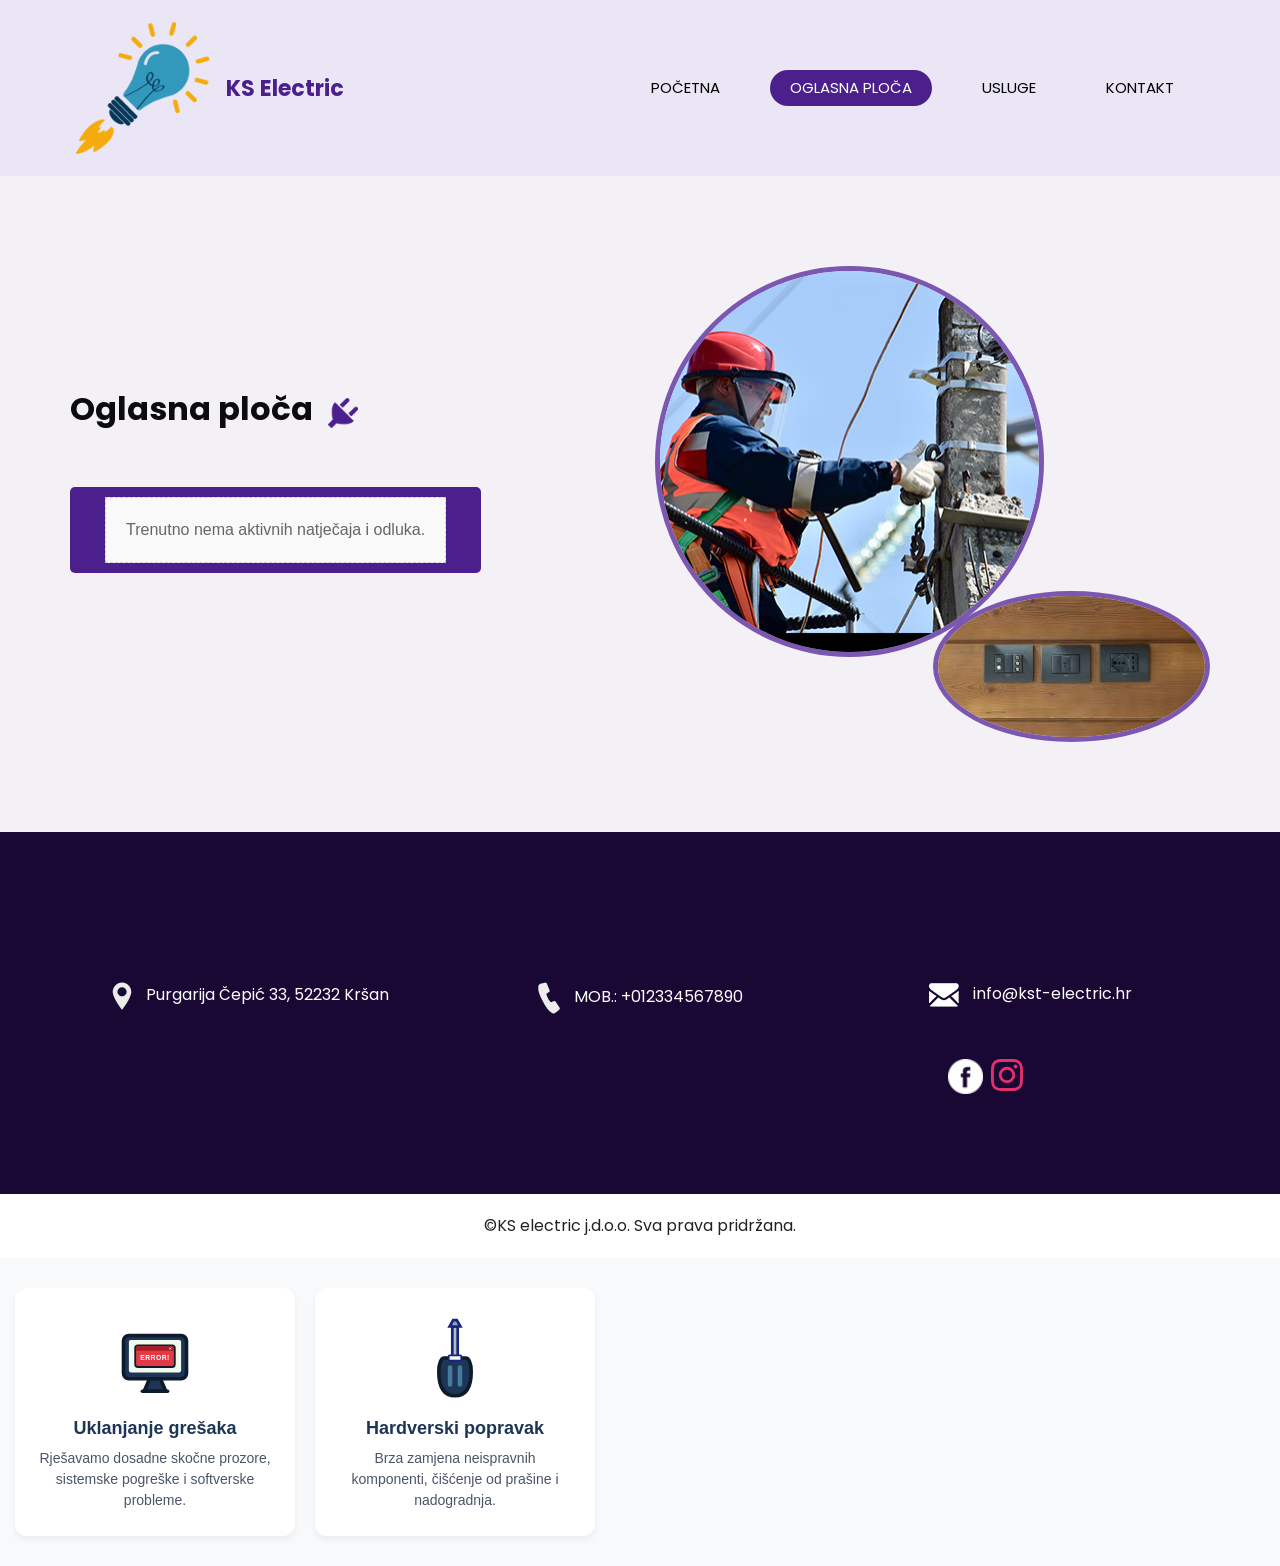
==== commit 1b1f138d: "Update about.html" ====
--- a/about.html
+++ b/about.html
@@ -107,13 +107,7 @@
 <tbody id="lista-dokumenata">
   <!-- OVDJE DODAJETE ILI BRIŠETE REDOVE (<tr>) -->
   <!-- Ako obrišete sve redove ispod, sustav će sam prikazati poruku da nema natječaja -->
- <tr>
-    <td style="padding: 12px; border-bottom: 1px solid #ddd;">26.7.2026.</td>
-    <td style="padding: 12px; border-bottom: 1px solid #ddd;">Javni natječaj za zaposlenje djelatnika</td>
-    <td style="padding: 12px; border-bottom: 1px solid #ddd;">
-      <a href="dokumenti/primjer natječaja.pdf" target="_blank" style="color: #0066cc; text-decoration: none; font-weight: bold;">Otvori PDF</a>
-    </td>
-  </tr>
+ 
  
   <!-- Kraj redova -->
 </tbody>
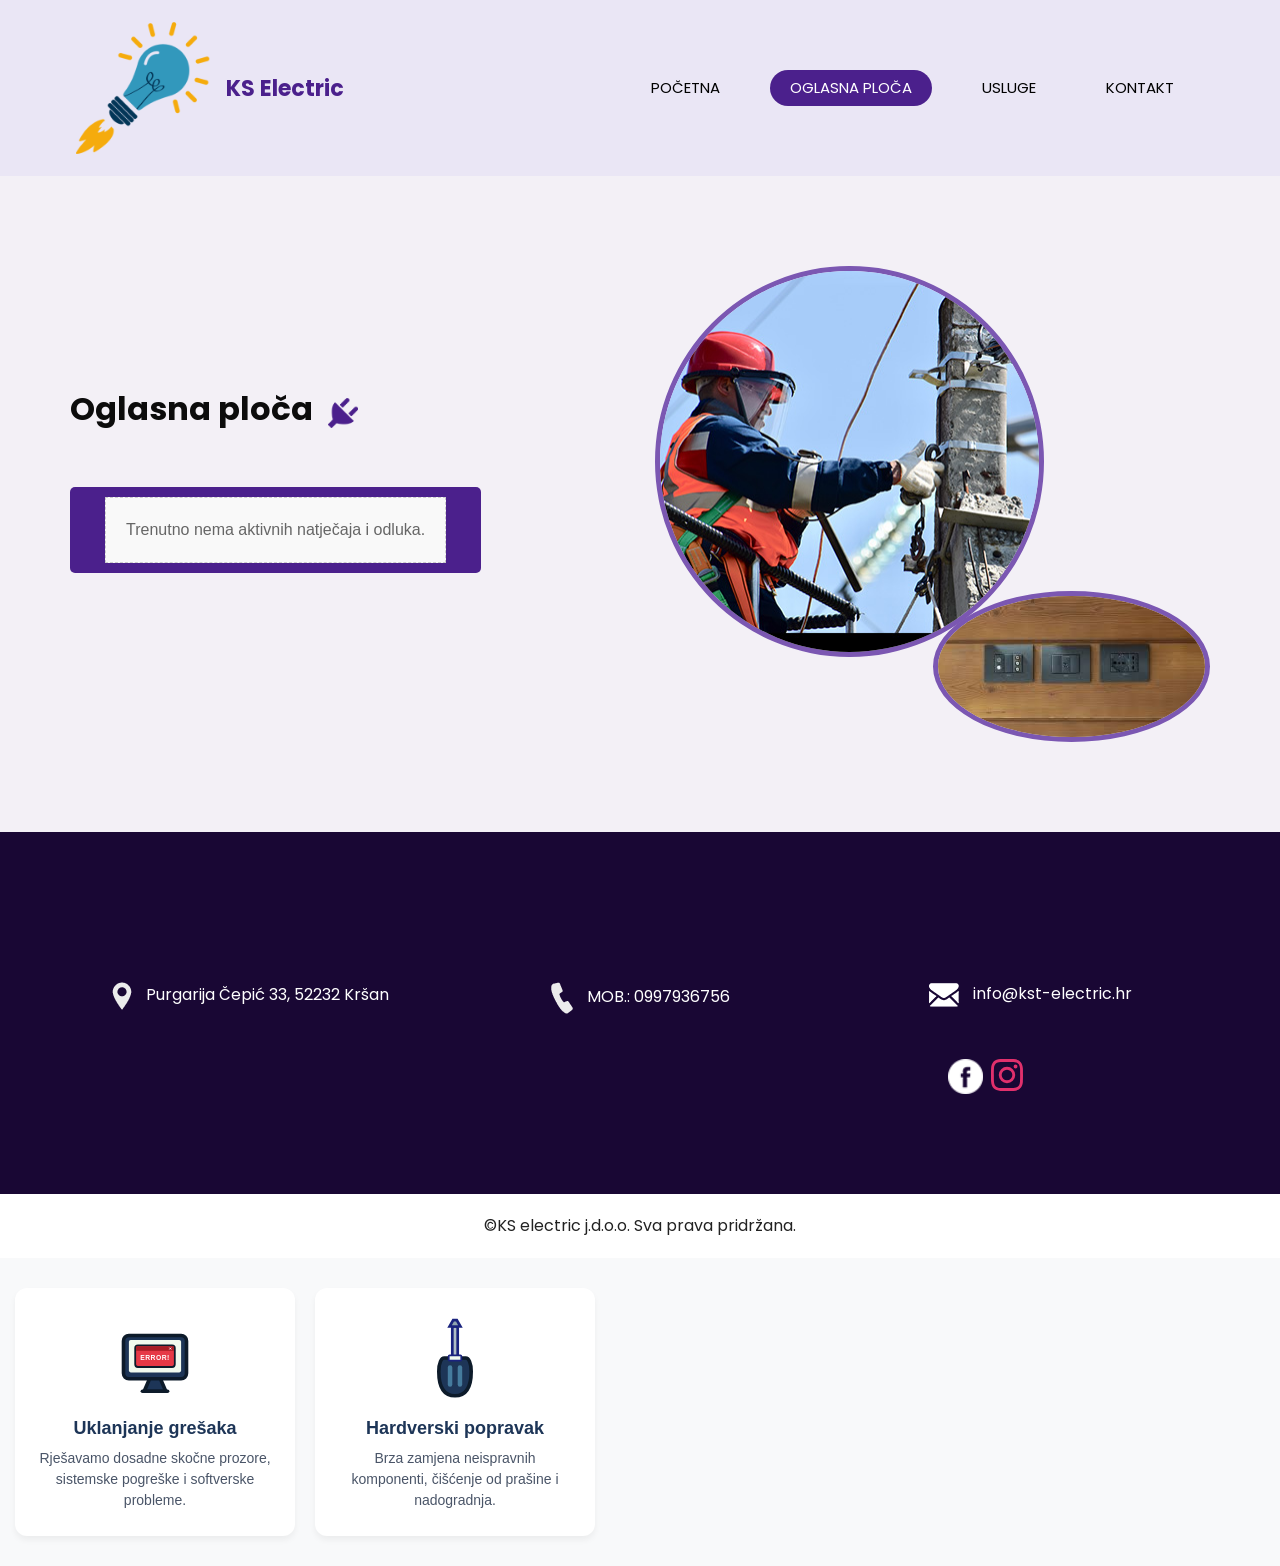
==== commit 2665459b: "Update about.html" ====
--- a/about.html
+++ b/about.html
@@ -176,7 +176,7 @@
             <a href="">
               <img src="images/telephone-white.png" alt="">
               <span>
-                MOB.: +012334567890
+                MOB.: 0997936756
               </span>
             </a>
           </div>
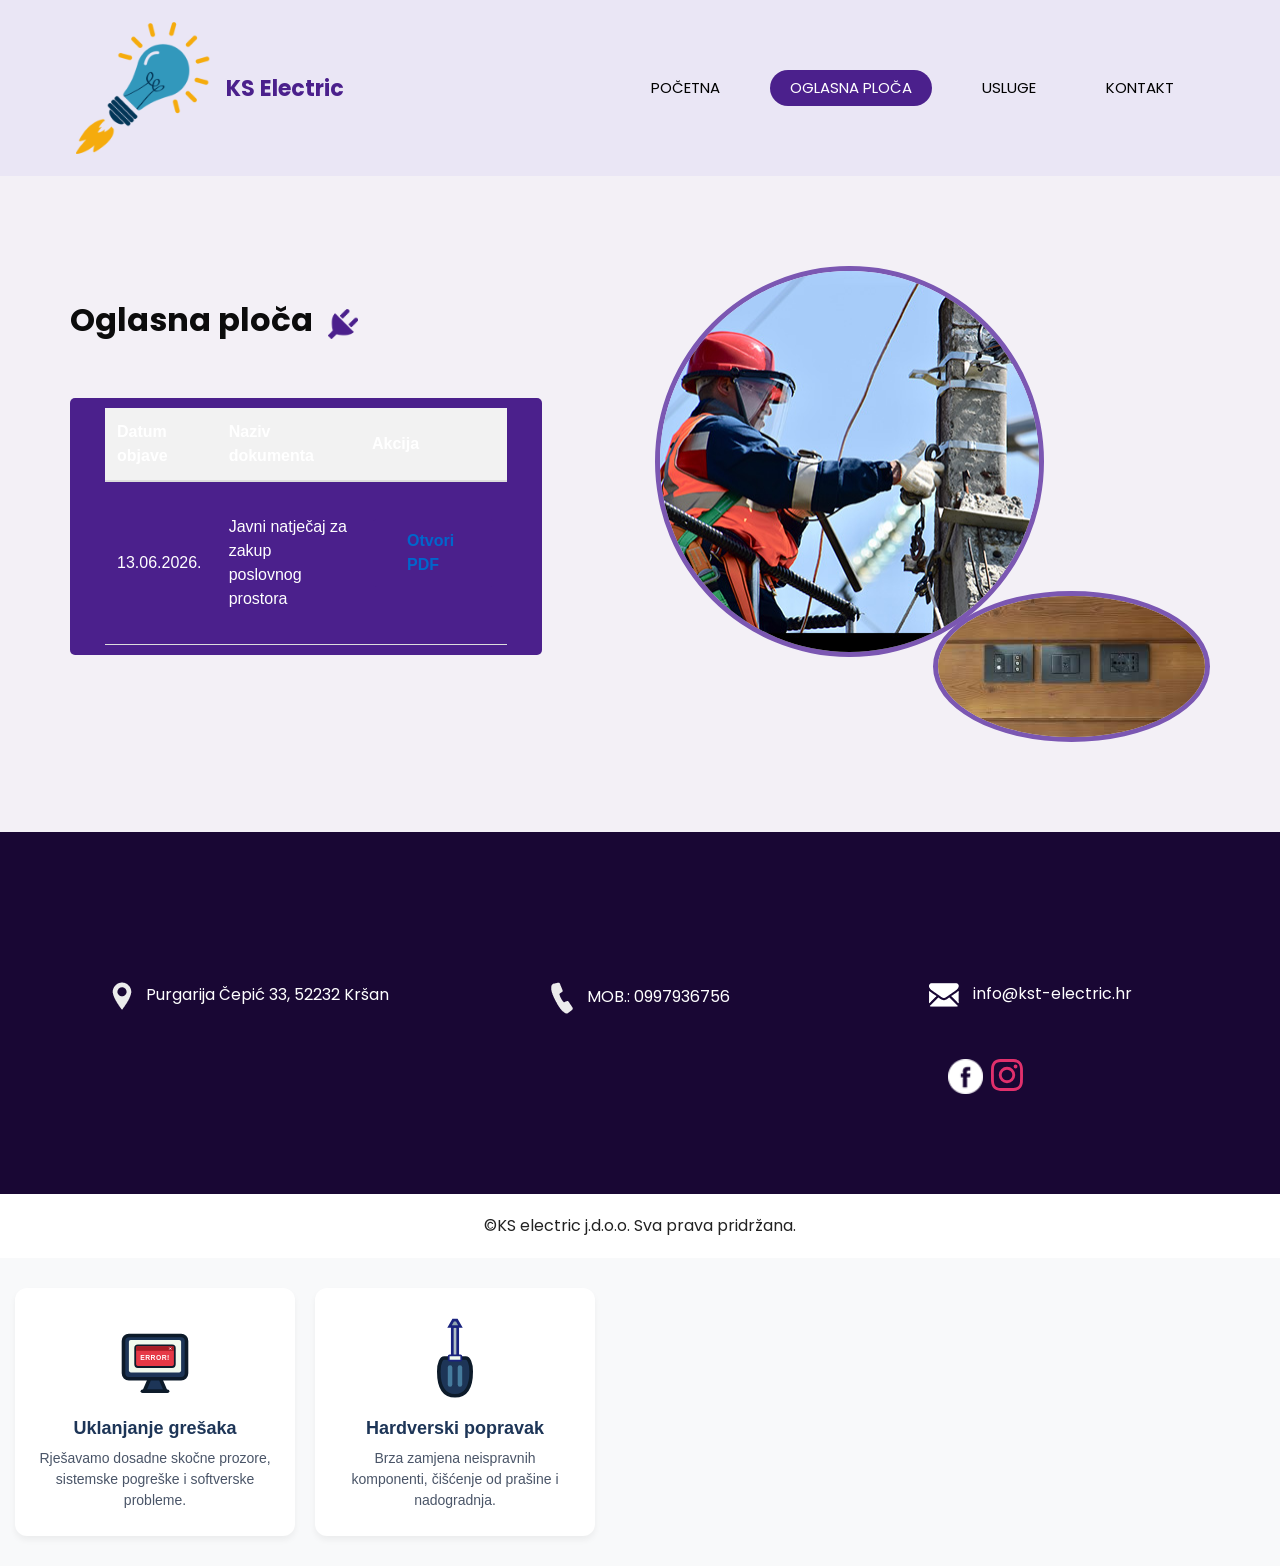
==== commit 08c8cd51: "Update about.html" ====
--- a/about.html
+++ b/about.html
@@ -107,7 +107,13 @@
 <tbody id="lista-dokumenata">
   <!-- OVDJE DODAJETE ILI BRIŠETE REDOVE (<tr>) -->
   <!-- Ako obrišete sve redove ispod, sustav će sam prikazati poruku da nema natječaja -->
- 
+ <tr>
+    <td style="padding: 12px; border-bottom: 1px solid #ddd;">13.06.2026.</td>
+    <td style="padding: 12px; border-bottom: 1px solid #ddd;">Javni natječaj za zakup poslovnog prostora</td>
+    <td style="padding: 12px; border-bottom: 1px solid #ddd;">
+      <a href="dokumenti/GDPR.pdf" target="_blank" style="color: #0066cc; text-decoration: none; font-weight: bold;">Otvori PDF</a>
+    </td>
+  </tr>
  
   <!-- Kraj redova -->
 </tbody>
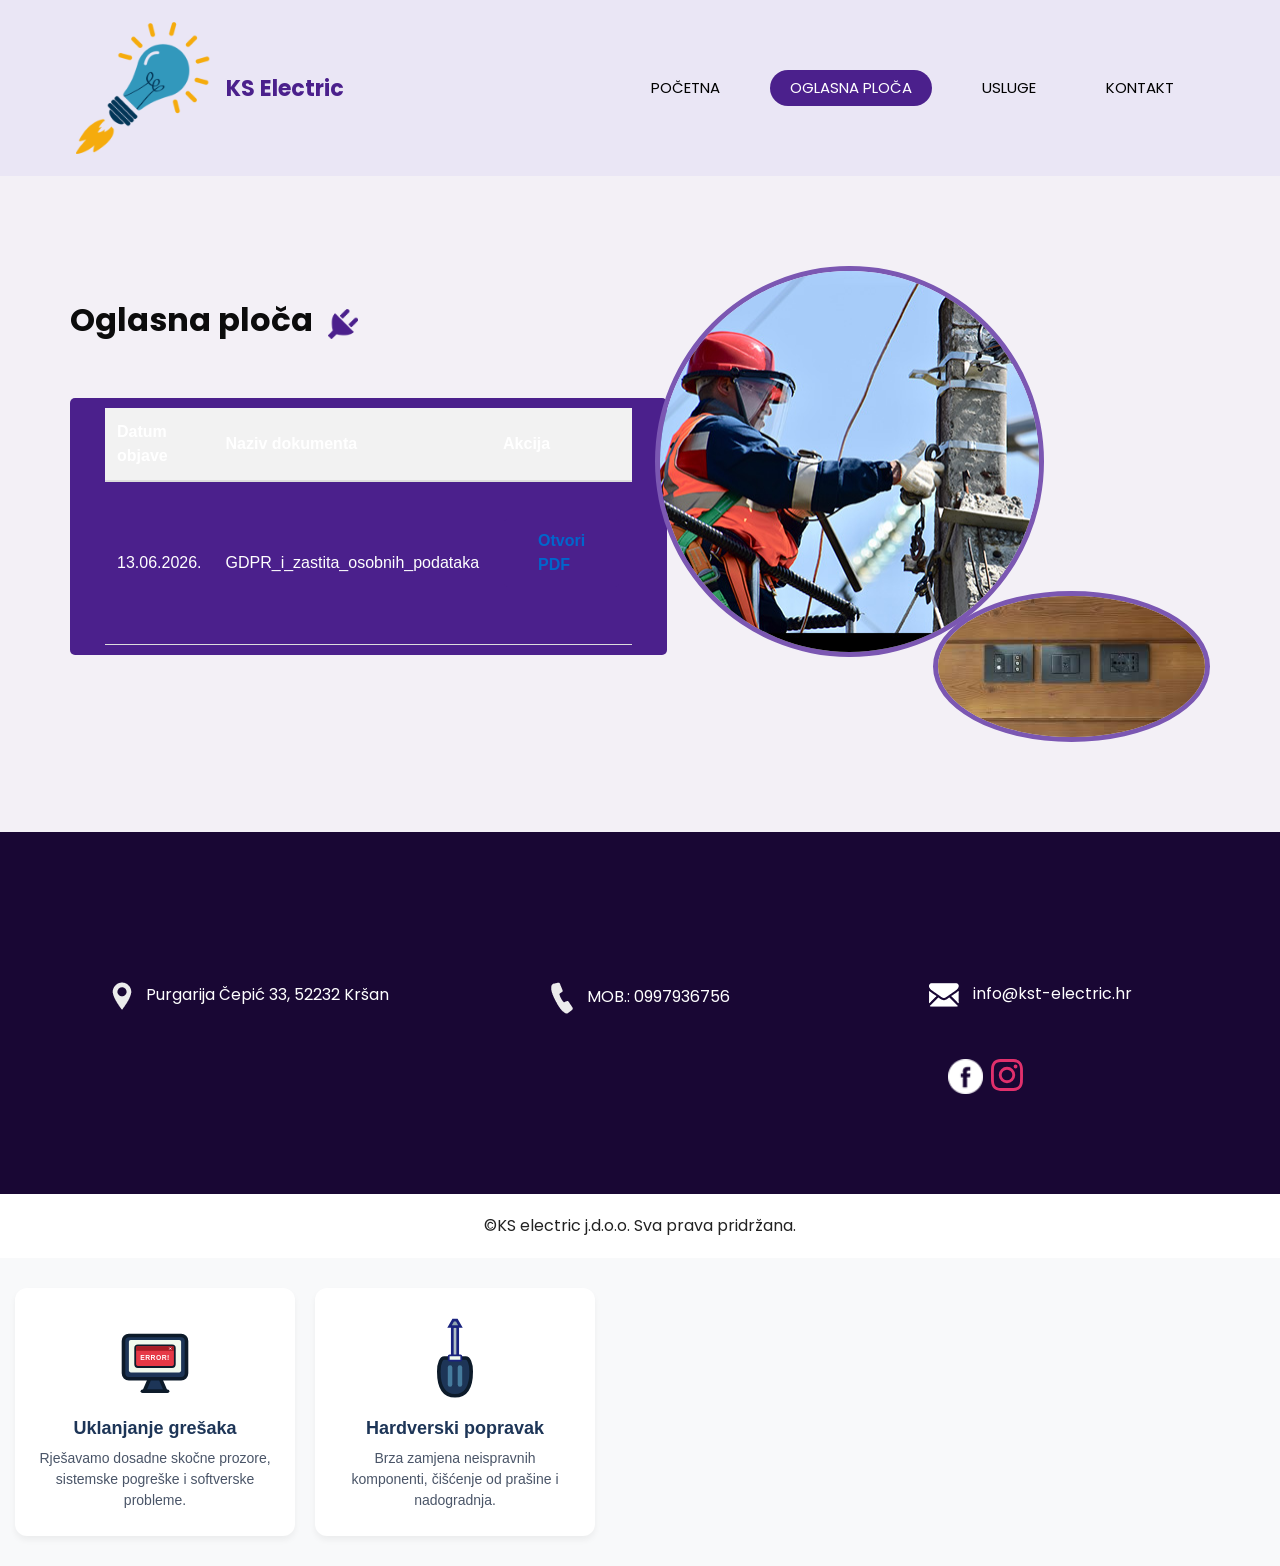
==== commit 03075990: "Update about.html" ====
--- a/about.html
+++ b/about.html
@@ -109,7 +109,7 @@
   <!-- Ako obrišete sve redove ispod, sustav će sam prikazati poruku da nema natječaja -->
  <tr>
     <td style="padding: 12px; border-bottom: 1px solid #ddd;">13.06.2026.</td>
-    <td style="padding: 12px; border-bottom: 1px solid #ddd;">Javni natječaj za zakup poslovnog prostora</td>
+    <td style="padding: 12px; border-bottom: 1px solid #ddd;">GDPR_i_zastita_osobnih_podataka</td>
     <td style="padding: 12px; border-bottom: 1px solid #ddd;">
       <a href="dokumenti/GDPR.pdf" target="_blank" style="color: #0066cc; text-decoration: none; font-weight: bold;">Otvori PDF</a>
     </td>
